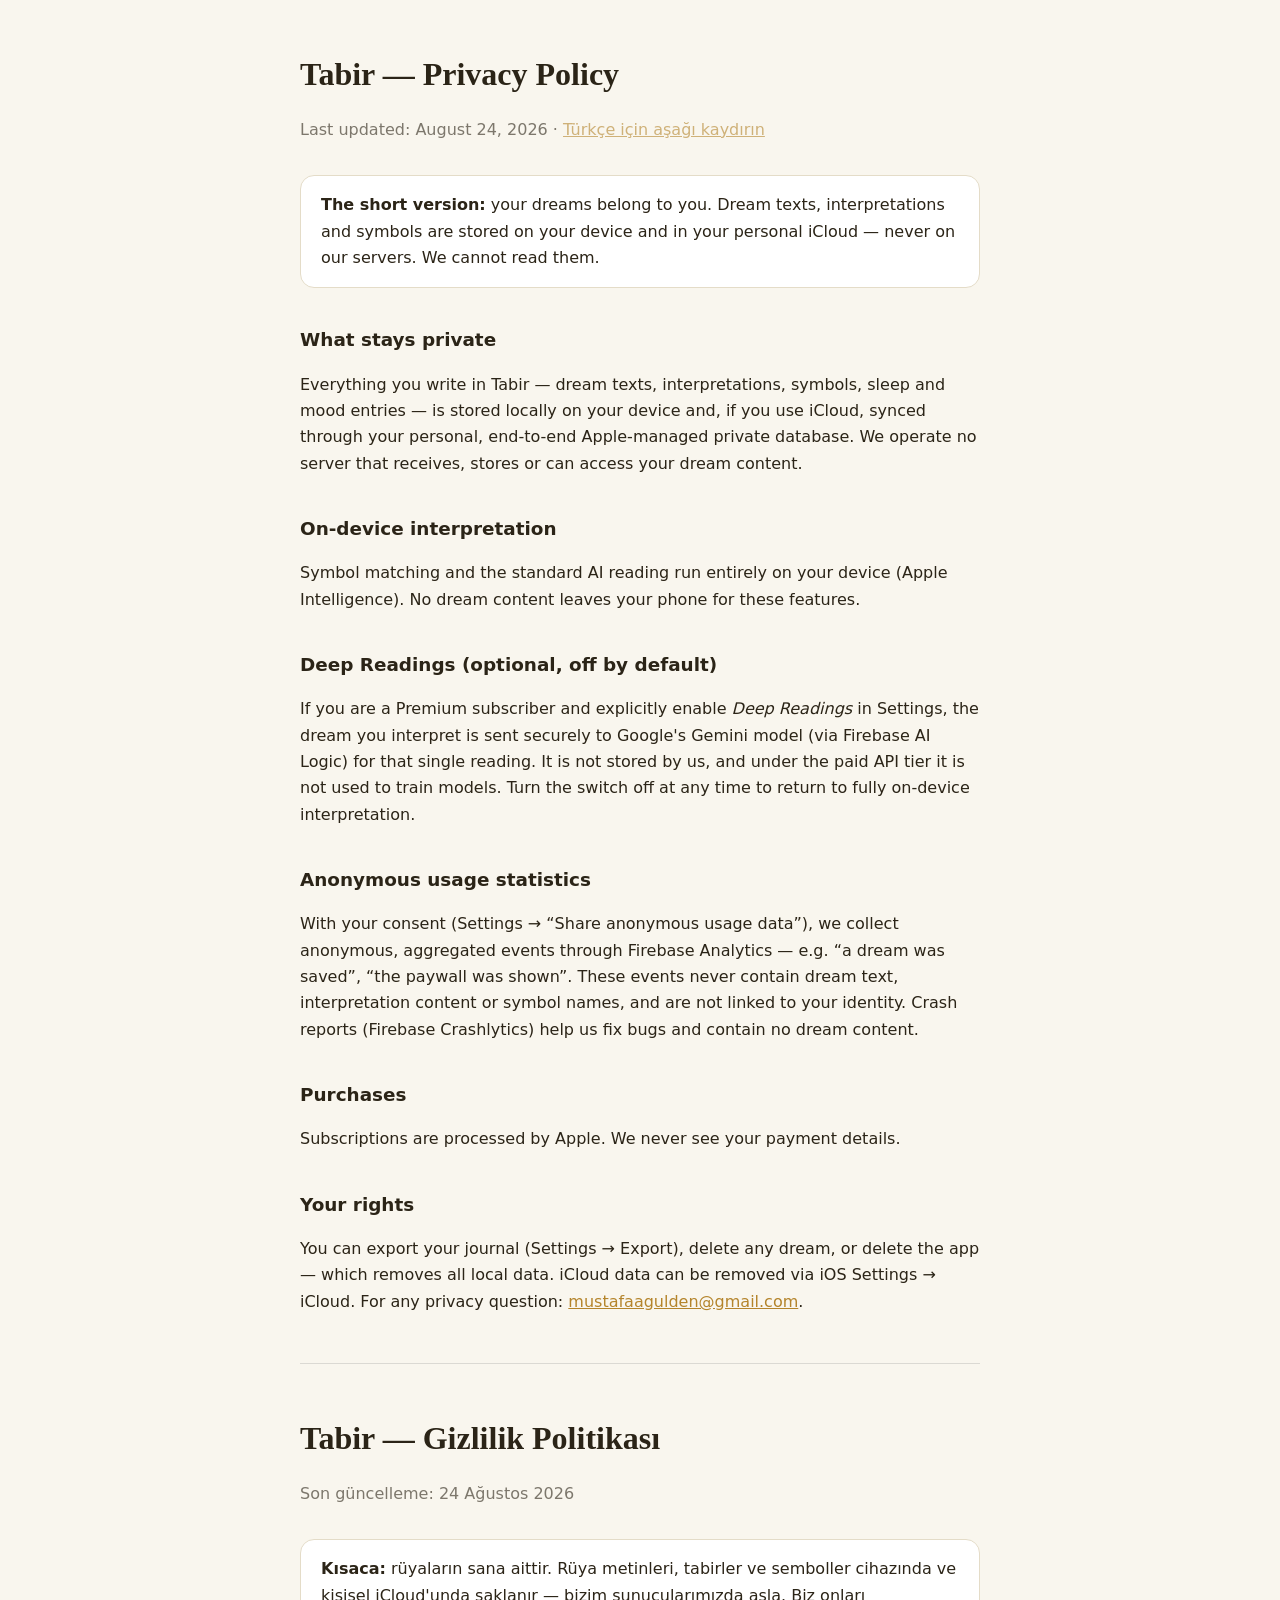
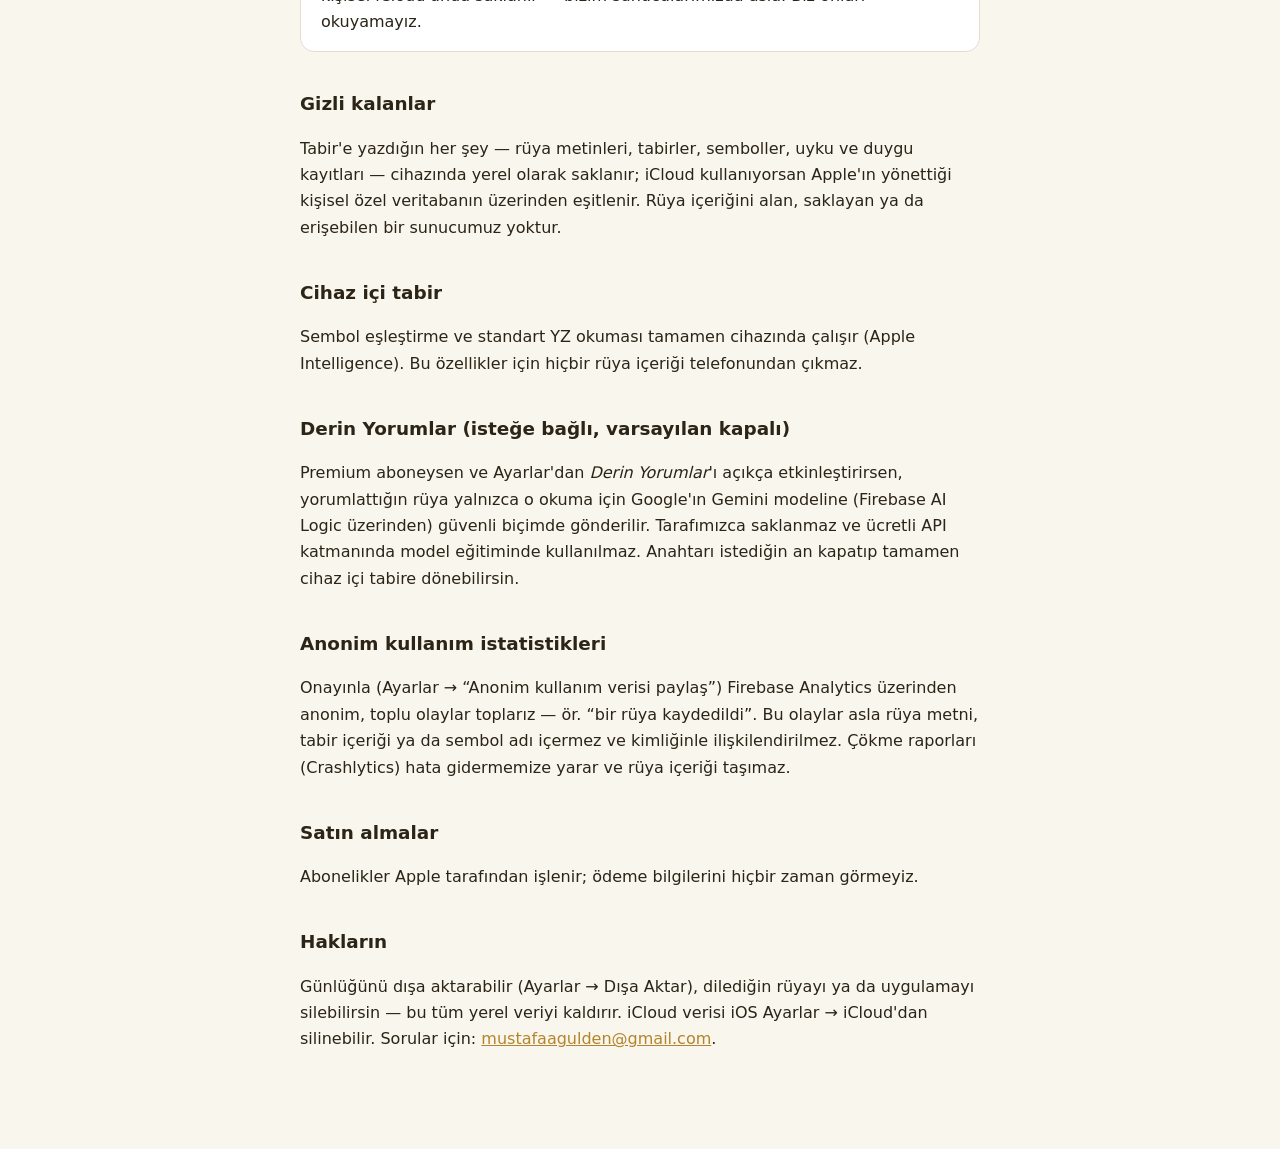
==== privacy.html @ 88a83519 "Tabir legal & support site" ====
<!DOCTYPE html><html lang="en"><head><meta charset="utf-8"><meta name="viewport" content="width=device-width, initial-scale=1">
<title>Tabir — Privacy Policy</title><link rel="stylesheet" href="style.css"></head><body><main>
<h1>Tabir — Privacy Policy</h1><p class="sub">Last updated: August 24, 2026 · <a href="#tr">Türkçe için aşağı kaydırın</a></p>

<div class="card"><strong>The short version:</strong> your dreams belong to you. Dream texts, interpretations and symbols are stored on your device and in your personal iCloud — never on our servers. We cannot read them.</div>

<h2>What stays private</h2>
<p>Everything you write in Tabir — dream texts, interpretations, symbols, sleep and mood entries — is stored locally on your device and, if you use iCloud, synced through your personal, end-to-end Apple-managed private database. We operate no server that receives, stores or can access your dream content.</p>

<h2>On-device interpretation</h2>
<p>Symbol matching and the standard AI reading run entirely on your device (Apple Intelligence). No dream content leaves your phone for these features.</p>

<h2>Deep Readings (optional, off by default)</h2>
<p>If you are a Premium subscriber and explicitly enable <em>Deep Readings</em> in Settings, the dream you interpret is sent securely to Google's Gemini model (via Firebase AI Logic) for that single reading. It is not stored by us, and under the paid API tier it is not used to train models. Turn the switch off at any time to return to fully on-device interpretation.</p>

<h2>Anonymous usage statistics</h2>
<p>With your consent (Settings → “Share anonymous usage data”), we collect anonymous, aggregated events through Firebase Analytics — e.g. “a dream was saved”, “the paywall was shown”. These events never contain dream text, interpretation content or symbol names, and are not linked to your identity. Crash reports (Firebase Crashlytics) help us fix bugs and contain no dream content.</p>

<h2>Purchases</h2>
<p>Subscriptions are processed by Apple. We never see your payment details.</p>

<h2>Your rights</h2>
<p>You can export your journal (Settings → Export), delete any dream, or delete the app — which removes all local data. iCloud data can be removed via iOS Settings → iCloud. For any privacy question: <a href="mailto:mustafaagulden@gmail.com">mustafaagulden@gmail.com</a>.</p>

<hr id="tr">
<h1>Tabir — Gizlilik Politikası</h1><p class="sub">Son güncelleme: 24 Ağustos 2026</p>
<div class="card"><strong>Kısaca:</strong> rüyaların sana aittir. Rüya metinleri, tabirler ve semboller cihazında ve kişisel iCloud'unda saklanır — bizim sunucularımızda asla. Biz onları okuyamayız.</div>
<h2>Gizli kalanlar</h2>
<p>Tabir'e yazdığın her şey — rüya metinleri, tabirler, semboller, uyku ve duygu kayıtları — cihazında yerel olarak saklanır; iCloud kullanıyorsan Apple'ın yönettiği kişisel özel veritabanın üzerinden eşitlenir. Rüya içeriğini alan, saklayan ya da erişebilen bir sunucumuz yoktur.</p>
<h2>Cihaz içi tabir</h2>
<p>Sembol eşleştirme ve standart YZ okuması tamamen cihazında çalışır (Apple Intelligence). Bu özellikler için hiçbir rüya içeriği telefonundan çıkmaz.</p>
<h2>Derin Yorumlar (isteğe bağlı, varsayılan kapalı)</h2>
<p>Premium aboneysen ve Ayarlar'dan <em>Derin Yorumlar</em>'ı açıkça etkinleştirirsen, yorumlattığın rüya yalnızca o okuma için Google'ın Gemini modeline (Firebase AI Logic üzerinden) güvenli biçimde gönderilir. Tarafımızca saklanmaz ve ücretli API katmanında model eğitiminde kullanılmaz. Anahtarı istediğin an kapatıp tamamen cihaz içi tabire dönebilirsin.</p>
<h2>Anonim kullanım istatistikleri</h2>
<p>Onayınla (Ayarlar → “Anonim kullanım verisi paylaş”) Firebase Analytics üzerinden anonim, toplu olaylar toplarız — ör. “bir rüya kaydedildi”. Bu olaylar asla rüya metni, tabir içeriği ya da sembol adı içermez ve kimliğinle ilişkilendirilmez. Çökme raporları (Crashlytics) hata gidermemize yarar ve rüya içeriği taşımaz.</p>
<h2>Satın almalar</h2>
<p>Abonelikler Apple tarafından işlenir; ödeme bilgilerini hiçbir zaman görmeyiz.</p>
<h2>Hakların</h2>
<p>Günlüğünü dışa aktarabilir (Ayarlar → Dışa Aktar), dilediğin rüyayı ya da uygulamayı silebilirsin — bu tüm yerel veriyi kaldırır. iCloud verisi iOS Ayarlar → iCloud'dan silinebilir. Sorular için: <a href="mailto:mustafaagulden@gmail.com">mustafaagulden@gmail.com</a>.</p>
</main></body></html>
---- style.css ----
:root { color-scheme: light dark; }
body { margin: 0; font-family: -apple-system, system-ui, sans-serif; background: #F9F6EE; color: #2B2417; line-height: 1.65; }
@media (prefers-color-scheme: dark) { body { background: #0F1230; color: #F2EFE9; } a { color: #F2C87A; } .card { background: rgba(255,255,255,.05); border-color: rgba(255,255,255,.1); } }
main { max-width: 680px; margin: 0 auto; padding: 48px 24px 80px; }
h1 { font-family: Georgia, serif; font-size: 2rem; margin: 0 0 4px; }
h2 { font-size: 1.15rem; margin-top: 2em; }
.sub { opacity: .6; margin-bottom: 2em; }
a { color: #B4842B; }
.card { border: 1px solid #E4DCC8; border-radius: 14px; padding: 16px 20px; background: #fff; margin: 1em 0; }
hr { border: none; border-top: 1px solid rgba(128,128,128,.25); margin: 3em 0; }
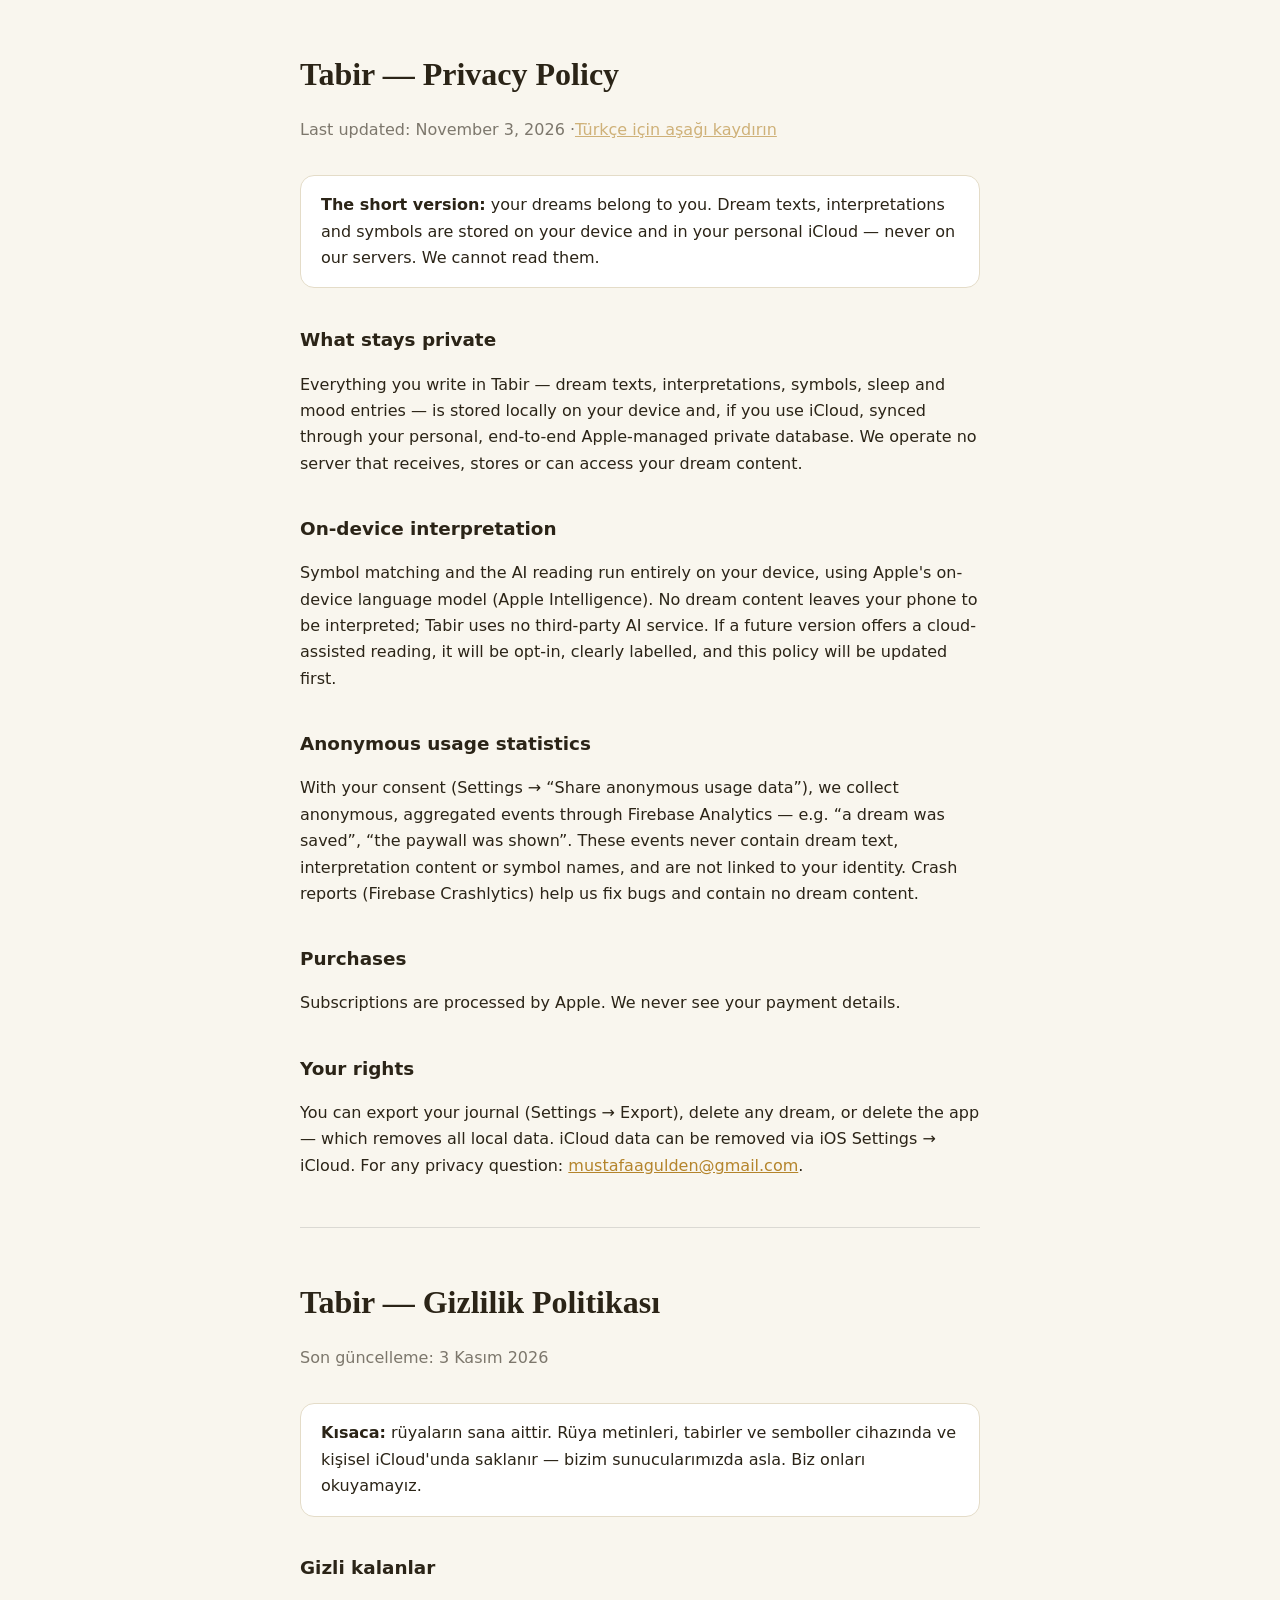
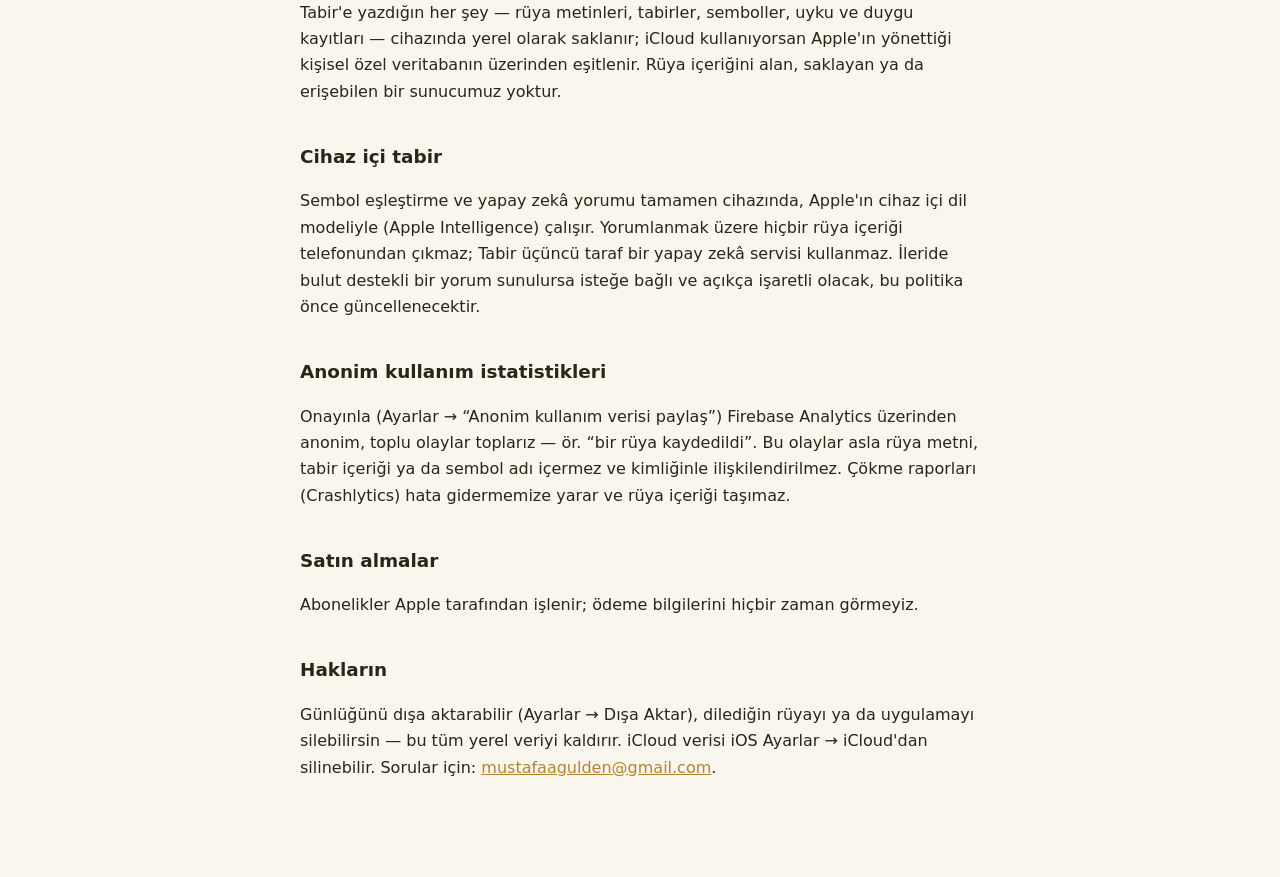
==== commit c923cdc9: "privacy: remove Deep Readings/Gemini section — interpretation is on-device only Co-Authored-By: Clau" ====
--- a/privacy.html
+++ b/privacy.html
@@ -1,6 +1,6 @@
 <!DOCTYPE html><html lang="en"><head><meta charset="utf-8"><meta name="viewport" content="width=device-width, initial-scale=1">
 <title>Tabir — Privacy Policy</title><link rel="stylesheet" href="style.css"></head><body><main>
-<h1>Tabir — Privacy Policy</h1><p class="sub">Last updated: August 24, 2026 · <a href="#tr">Türkçe için aşağı kaydırın</a></p>
+<h1>Tabir — Privacy Policy</h1><p class="sub">Last updated: November 3, 2026 ·<a href="#tr">Türkçe için aşağı kaydırın</a></p>
 
 <div class="card"><strong>The short version:</strong> your dreams belong to you. Dream texts, interpretations and symbols are stored on your device and in your personal iCloud — never on our servers. We cannot read them.</div>
 
@@ -8,10 +8,7 @@
 <p>Everything you write in Tabir — dream texts, interpretations, symbols, sleep and mood entries — is stored locally on your device and, if you use iCloud, synced through your personal, end-to-end Apple-managed private database. We operate no server that receives, stores or can access your dream content.</p>
 
 <h2>On-device interpretation</h2>
-<p>Symbol matching and the standard AI reading run entirely on your device (Apple Intelligence). No dream content leaves your phone for these features.</p>
-
-<h2>Deep Readings (optional, off by default)</h2>
-<p>If you are a Premium subscriber and explicitly enable <em>Deep Readings</em> in Settings, the dream you interpret is sent securely to Google's Gemini model (via Firebase AI Logic) for that single reading. It is not stored by us, and under the paid API tier it is not used to train models. Turn the switch off at any time to return to fully on-device interpretation.</p>
+<p>Symbol matching and the AI reading run entirely on your device, using Apple's on-device language model (Apple Intelligence). No dream content leaves your phone to be interpreted; Tabir uses no third-party AI service. If a future version offers a cloud-assisted reading, it will be opt-in, clearly labelled, and this policy will be updated first.</p>
 
 <h2>Anonymous usage statistics</h2>
 <p>With your consent (Settings → “Share anonymous usage data”), we collect anonymous, aggregated events through Firebase Analytics — e.g. “a dream was saved”, “the paywall was shown”. These events never contain dream text, interpretation content or symbol names, and are not linked to your identity. Crash reports (Firebase Crashlytics) help us fix bugs and contain no dream content.</p>
@@ -23,14 +20,12 @@
 <p>You can export your journal (Settings → Export), delete any dream, or delete the app — which removes all local data. iCloud data can be removed via iOS Settings → iCloud. For any privacy question: <a href="mailto:mustafaagulden@gmail.com">mustafaagulden@gmail.com</a>.</p>
 
 <hr id="tr">
-<h1>Tabir — Gizlilik Politikası</h1><p class="sub">Son güncelleme: 24 Ağustos 2026</p>
+<h1>Tabir — Gizlilik Politikası</h1><p class="sub">Son güncelleme: 3 Kasım 2026</p>
 <div class="card"><strong>Kısaca:</strong> rüyaların sana aittir. Rüya metinleri, tabirler ve semboller cihazında ve kişisel iCloud'unda saklanır — bizim sunucularımızda asla. Biz onları okuyamayız.</div>
 <h2>Gizli kalanlar</h2>
 <p>Tabir'e yazdığın her şey — rüya metinleri, tabirler, semboller, uyku ve duygu kayıtları — cihazında yerel olarak saklanır; iCloud kullanıyorsan Apple'ın yönettiği kişisel özel veritabanın üzerinden eşitlenir. Rüya içeriğini alan, saklayan ya da erişebilen bir sunucumuz yoktur.</p>
 <h2>Cihaz içi tabir</h2>
-<p>Sembol eşleştirme ve standart YZ okuması tamamen cihazında çalışır (Apple Intelligence). Bu özellikler için hiçbir rüya içeriği telefonundan çıkmaz.</p>
-<h2>Derin Yorumlar (isteğe bağlı, varsayılan kapalı)</h2>
-<p>Premium aboneysen ve Ayarlar'dan <em>Derin Yorumlar</em>'ı açıkça etkinleştirirsen, yorumlattığın rüya yalnızca o okuma için Google'ın Gemini modeline (Firebase AI Logic üzerinden) güvenli biçimde gönderilir. Tarafımızca saklanmaz ve ücretli API katmanında model eğitiminde kullanılmaz. Anahtarı istediğin an kapatıp tamamen cihaz içi tabire dönebilirsin.</p>
+<p>Sembol eşleştirme ve yapay zekâ yorumu tamamen cihazında, Apple'ın cihaz içi dil modeliyle (Apple Intelligence) çalışır. Yorumlanmak üzere hiçbir rüya içeriği telefonundan çıkmaz; Tabir üçüncü taraf bir yapay zekâ servisi kullanmaz. İleride bulut destekli bir yorum sunulursa isteğe bağlı ve açıkça işaretli olacak, bu politika önce güncellenecektir.</p>
 <h2>Anonim kullanım istatistikleri</h2>
 <p>Onayınla (Ayarlar → “Anonim kullanım verisi paylaş”) Firebase Analytics üzerinden anonim, toplu olaylar toplarız — ör. “bir rüya kaydedildi”. Bu olaylar asla rüya metni, tabir içeriği ya da sembol adı içermez ve kimliğinle ilişkilendirilmez. Çökme raporları (Crashlytics) hata gidermemize yarar ve rüya içeriği taşımaz.</p>
 <h2>Satın almalar</h2>
